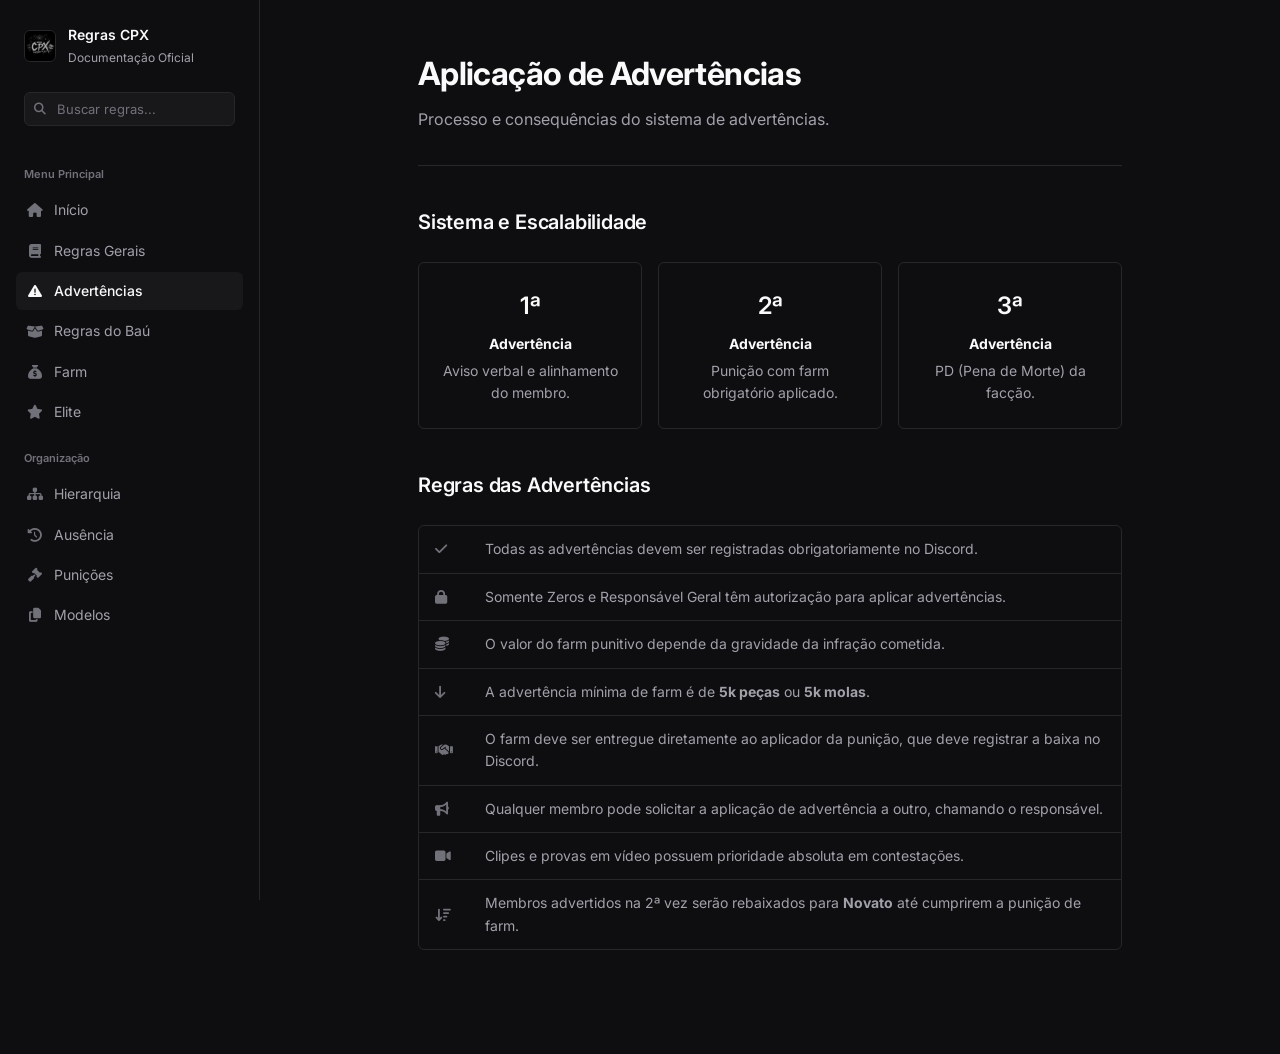
==== pages/advertencias.html @ 90bb9000 "site de regras" ====
<!DOCTYPE html>
<html lang="pt-BR">

<head>
    <meta charset="UTF-8">
    <meta name="viewport" content="width=device-width, initial-scale=1.0">
    <meta name="theme-color" content="#0B0B0D">
    <title>Advertências | Regras CPX</title>
    <link rel="stylesheet" href="../style.css">
    <link rel="stylesheet" href="https://cdnjs.cloudflare.com/ajax/libs/font-awesome/6.4.0/css/all.min.css">
</head>

<body>
    <div id="overlay"></div>

    <aside id="sidebar">
        <div class="sidebar-header">
            <div class="sidebar-logo"><img src="../assets/logo.png" alt="CPX"></div>
            <div class="sidebar-title">
                <span>Regras CPX</span>
                <span>Documentação Oficial</span>
            </div>
        </div>

        <div class="sidebar-search">
            <div class="search-wrap">
                <i class="fa-solid fa-search search-icon"></i>
                <input type="text" id="search-input" placeholder="Buscar regras...">
            </div>
            <div id="search-results"></div>
        </div>

        <nav class="sidebar-nav">
            <div class="nav-section-label">Menu Principal</div>
            <a href="../index.html" class="nav-link">
                <i class="fa-solid fa-house nav-icon"></i> Início
            </a>
            <a href="gerais.html" class="nav-link">
                <i class="fa-solid fa-book nav-icon"></i> Regras Gerais
            </a>
            <a href="advertencias.html" class="nav-link active">
                <i class="fa-solid fa-triangle-exclamation nav-icon"></i> Advertências
            </a>
            <a href="bau.html" class="nav-link">
                <i class="fa-solid fa-box-open nav-icon"></i> Regras do Baú
            </a>
            <a href="farm.html" class="nav-link">
                <i class="fa-solid fa-sack-dollar nav-icon"></i> Farm
            </a>
            <a href="elite.html" class="nav-link">
                <i class="fa-solid fa-star nav-icon"></i> Elite
            </a>

            <div class="nav-section-label">Organização</div>
            <a href="hierarquia.html" class="nav-link">
                <i class="fa-solid fa-sitemap nav-icon"></i> Hierarquia
            </a>
            <a href="ausencia.html" class="nav-link">
                <i class="fa-solid fa-clock-rotate-left nav-icon"></i> Ausência
            </a>
            <a href="punicoes.html" class="nav-link">
                <i class="fa-solid fa-gavel nav-icon"></i> Punições
            </a>
            <a href="modelos.html" class="nav-link">
                <i class="fa-solid fa-copy nav-icon"></i> Modelos
            </a>
        </nav>
    </aside>

    <main id="main">
        <div id="topbar">
            <button class="hamburger" id="hamburger-btn"><i class="fa-solid fa-bars"></i></button>
            <div class="topbar-logo">Regras CPX</div>
            <div style="width: 24px;"></div>
        </div>

        <section class="page active">
            <div class="page-header">
                <h2>Aplicação de Advertências</h2>
                <p>Processo e consequências do sistema de advertências.</p>
                <div class="header-divider"></div>
            </div>

            <div class="page-content" style="padding-top: 0;">

                <div class="section-title">Sistema e Escalabilidade</div>
                <div class="advert-steps" style="margin-bottom: 30px;">
                    <div class="advert-step step-1">
                        <div class="advert-step-num">1ª</div>
                        <strong>Advertência</strong>
                        <p>Aviso verbal e alinhamento do membro.</p>
                    </div>
                    <div class="advert-step step-2">
                        <div class="advert-step-num">2ª</div>
                        <strong>Advertência</strong>
                        <p>Punição com farm obrigatório aplicado.</p>
                    </div>
                    <div class="advert-step step-3">
                        <div class="advert-step-num">3ª</div>
                        <strong>Advertência</strong>
                        <p>PD (Pena de Morte) da facção.</p>
                    </div>
                </div>

                <div class="section-title">Regras das Advertências</div>
                <div class="table-wrap">
                    <table>
                        <tbody>
                            <tr>
                                <td><i class="fa-solid fa-check" style="color:var(--green)"></i></td>
                                <td>Todas as advertências devem ser registradas obrigatoriamente no Discord.</td>
                            </tr>
                            <tr>
                                <td><i class="fa-solid fa-lock" style="color:var(--text-secondary)"></i></td>
                                <td>Somente Zeros e Responsável Geral têm autorização para aplicar advertências.</td>
                            </tr>
                            <tr>
                                <td><i class="fa-solid fa-coins" style="color:var(--yellow)"></i></td>
                                <td>O valor do farm punitivo depende da gravidade da infração cometida.</td>
                            </tr>
                            <tr>
                                <td><i class="fa-solid fa-arrow-down" style="color:var(--red)"></i></td>
                                <td>A advertência mínima de farm é de <strong>5k peças</strong> ou <strong>5k
                                        molas</strong>.</td>
                            </tr>
                            <tr>
                                <td><i class="fa-solid fa-handshake" style="color:var(--text-primary)"></i></td>
                                <td>O farm deve ser entregue diretamente ao aplicador da punição, que deve registrar a
                                    baixa no Discord.</td>
                            </tr>
                            <tr>
                                <td><i class="fa-solid fa-bullhorn" style="color:var(--text-secondary)"></i></td>
                                <td>Qualquer membro pode solicitar a aplicação de advertência a outro, chamando o
                                    responsável.</td>
                            </tr>
                            <tr>
                                <td><i class="fa-solid fa-video" style="color:var(--text-primary)"></i></td>
                                <td>Clipes e provas em vídeo possuem prioridade absoluta em contestações.</td>
                            </tr>
                            <tr>
                                <td><i class="fa-solid fa-arrow-down-wide-short" style="color:var(--red)"></i></td>
                                <td>Membros advertidos na 2ª vez serão rebaixados para <strong>Novato</strong> até
                                    cumprirem a punição de farm.</td>
                            </tr>
                        </tbody>
                    </table>
                </div>

            </div>
        </section>
    </main>

    <div id="back-top"><i class="fa-solid fa-chevron-up"></i></div>
    <script src="../script.js"></script>
</body>

</html>
---- style.css ----
@import url('https://fonts.googleapis.com/css2?family=Inter:wght@400;500;600;700&display=swap');

*,
*::before,
*::after {
  box-sizing: border-box;
  margin: 0;
  padding: 0;
}

:root {
  /* Cores estilo GitBook/Documentação */
  --bg-main: #0E0E11;
  --bg-sidebar: #0E0E11;
  --bg-card: #0E0E11;
  --bg-hover: #18181B;
  --border: #27272A;
  --border-hover: #3F3F46;

  --text-primary: #FAFAFA;
  --text-secondary: #A1A1AA;
  --text-muted: #71717A;

  --accent: #FFFFFF;

  /* Cores mais sóbrias/pastéis para os ícones */
  --red: #F87171;
  --green: #4ADE80;
  --yellow: #FACC15;
  --purple: #C084FC;
  --blue: #60A5FA;

  --sidebar-width: 260px;
  --transition: all 0.15s ease;

  --content-max-width: 768px;
}

html {
  scroll-behavior: smooth;
}

body {
  font-family: 'Inter', -apple-system, BlinkMacSystemFont, 'Segoe UI', Roboto, Helvetica, Arial, sans-serif;
  background: var(--bg-main);
  color: var(--text-primary);
  min-height: 100vh;
  display: flex;
  overflow-x: hidden;
  line-height: 1.6;
}

/* ── SCROLLBAR ── */
::-webkit-scrollbar {
  width: 6px;
  height: 6px;
}

::-webkit-scrollbar-track {
  background: transparent;
}

::-webkit-scrollbar-thumb {
  background: #27272A;
  border-radius: 4px;
}

::-webkit-scrollbar-thumb:hover {
  background: #3F3F46;
}

/* ── SIDEBAR ── */
#sidebar {
  width: var(--sidebar-width);
  min-height: 100vh;
  background: var(--bg-sidebar);
  border-right: 1px solid var(--border);
  display: flex;
  flex-direction: column;
  position: fixed;
  top: 0;
  left: 0;
  z-index: 100;
  overflow-y: auto;
  transition: transform 0.25s ease;
}

.sidebar-header {
  padding: 24px 24px 16px;
  display: flex;
  align-items: center;
  gap: 12px;
}

.sidebar-logo {
  width: 32px;
  height: 32px;
  background: var(--bg-hover);
  border: 1px solid var(--border);
  border-radius: 6px;
  display: flex;
  align-items: center;
  justify-content: center;
  flex-shrink: 0;
  overflow: hidden;
}

.sidebar-logo img {
  width: 100%;
  height: 100%;
  object-fit: cover;
}

/* Substitui a logo antiga caso não tenha imagem */
.sidebar-logo:empty::before {
  content: 'C';
  font-weight: 700;
  font-size: 14px;
  color: var(--text-primary);
}

.sidebar-title {
  display: flex;
  flex-direction: column;
}

.sidebar-title span:first-child {
  font-size: 14px;
  font-weight: 600;
  color: var(--text-primary);
}

.sidebar-title span:last-child {
  font-size: 12px;
  color: var(--text-secondary);
  font-weight: 400;
  margin-top: 2px;
}

/* Search */
.sidebar-search {
  padding: 8px 24px 16px;
}

.search-wrap {
  position: relative;
}

.search-wrap input {
  width: 100%;
  background: var(--bg-hover);
  border: 1px solid var(--border);
  border-radius: 6px;
  padding: 8px 12px 8px 32px;
  color: var(--text-primary);
  font-family: inherit;
  font-size: 13px;
  outline: none;
  transition: var(--transition);
}

.search-wrap input::placeholder {
  color: var(--text-muted);
}

.search-wrap input:focus {
  border-color: var(--border-hover);
  background: transparent;
}

.search-icon {
  position: absolute;
  left: 10px;
  top: 50%;
  transform: translateY(-50%);
  color: var(--text-muted);
  font-size: 12px;
  pointer-events: none;
}

#search-results {
  background: var(--bg-hover);
  border: 1px solid var(--border);
  border-radius: 6px;
  margin-top: 6px;
  display: none;
  max-height: 200px;
  overflow-y: auto;
}

#search-results a {
  display: block;
  padding: 10px 12px;
  font-size: 13px;
  color: var(--text-secondary);
  text-decoration: none;
  border-bottom: 1px solid var(--border);
  transition: var(--transition);
}

#search-results a:last-child {
  border-bottom: none;
}

#search-results a:hover {
  background: rgba(255, 255, 255, 0.03);
  color: var(--text-primary);
}

/* Nav */
.sidebar-nav {
  padding: 8px 16px;
  flex: 1;
}

.nav-section-label {
  font-size: 11px;
  font-weight: 600;
  color: var(--text-muted);
  padding: 16px 8px 8px;
}

.nav-link {
  display: flex;
  align-items: center;
  gap: 10px;
  padding: 8px 10px;
  border-radius: 6px;
  color: var(--text-secondary);
  text-decoration: none;
  font-size: 14px;
  font-weight: 400;
  transition: var(--transition);
  cursor: pointer;
  margin-bottom: 2px;
}

.nav-link:hover {
  background: var(--bg-hover);
  color: var(--text-primary);
}

.nav-link.active {
  background: var(--bg-hover);
  color: var(--text-primary);
  font-weight: 500;
}

.nav-link .nav-icon {
  font-size: 14px;
  width: 18px;
  text-align: center;
  color: var(--text-muted);
  transition: var(--transition);
}

.nav-link:hover .nav-icon,
.nav-link.active .nav-icon {
  color: var(--text-primary);
}

/* Sidebar footer */
.sidebar-footer {
  padding: 16px 24px 24px;
}

.discord-btn {
  display: flex;
  align-items: center;
  justify-content: center;
  gap: 8px;
  width: 100%;
  padding: 8px;
  background: transparent;
  border: 1px solid var(--border);
  border-radius: 6px;
  color: var(--text-secondary);
  font-size: 13px;
  font-weight: 500;
  text-decoration: none;
  transition: var(--transition);
}

.discord-btn:hover {
  background: var(--bg-hover);
  color: var(--text-primary);
  border-color: var(--border-hover);
}

/* ── MAIN AREA ── */
#main {
  margin-left: var(--sidebar-width);
  flex: 1;
  min-height: 100vh;
  display: flex;
  justify-content: center;
  /* Centraliza a página como no GitBook */
}

/* Topbar mobile */
#topbar {
  display: none;
  align-items: center;
  justify-content: space-between;
  padding: 12px 20px;
  background: var(--bg-main);
  border-bottom: 1px solid var(--border);
  position: sticky;
  top: 0;
  z-index: 90;
}

.hamburger {
  background: none;
  border: none;
  cursor: pointer;
  padding: 4px;
  color: var(--text-primary);
  font-size: 18px;
}

.topbar-logo {
  font-weight: 600;
  font-size: 14px;
}

/* Page wrapper */
.page {
  display: none;
  width: 100%;
  max-width: var(--content-max-width);
  animation: fadeIn 0.2s ease;
}

.page.active {
  display: block;
}

@keyframes fadeIn {
  from {
    opacity: 0;
  }

  to {
    opacity: 1;
  }
}

.page-content {
  padding: 48px 32px 80px;
}

/* Cover / Banner */
.page-cover {
  width: 100%;
  height: 200px;
  background: var(--bg-hover);
  border-bottom: 1px solid var(--border);
  position: relative;
  overflow: hidden;
}

.page-cover img {
  width: 100%;
  height: 100%;

  opacity: 0.8;
}

/* ── HERO (Início) ── */
.hero {
  padding: 0 0 40px;
  border-bottom: 1px solid var(--border);
  margin-bottom: 40px;
}

.hero-badge {
  display: inline-flex;
  align-items: center;
  gap: 6px;
  font-size: 12px;
  font-weight: 500;
  color: var(--text-muted);
  margin-bottom: 16px;
}

.hero h1 {
  font-size: 36px;
  font-weight: 700;
  line-height: 1.2;
  margin-bottom: 16px;
  letter-spacing: -0.02em;
}

.hero h1 span {
  color: var(--text-primary);
}

.hero p {
  font-size: 16px;
  color: var(--text-secondary);
  max-width: 650px;
  line-height: 1.6;
  margin-bottom: 32px;
}

.hero-stats {
  display: flex;
  gap: 16px;
  flex-wrap: wrap;
}

.stat-card {
  border: 1px solid var(--border);
  border-radius: 6px;
  padding: 12px 16px;
  display: flex;
  flex-direction: column;
  gap: 2px;
  min-width: 120px;
}

.stat-num {
  font-size: 18px;
  font-weight: 600;
  color: var(--text-primary);
}

.stat-label {
  font-size: 12px;
  color: var(--text-muted);
}

/* ── PAGE HEADER (Outras páginas) ── */
.page-header {
  padding: 48px 32px 0;
  margin-bottom: 32px;
}

.page-header h2 {
  font-size: 32px;
  font-weight: 700;
  letter-spacing: -0.02em;
}

.page-header p {
  color: var(--text-secondary);
  font-size: 16px;
  margin-top: 8px;
}

.header-divider {
  height: 1px;
  background: var(--border);
  margin: 32px 0 0;
}

/* ── SECTION TITLE ── */
.section-title {
  font-size: 20px;
  font-weight: 600;
  margin: 40px 0 20px;
  color: var(--text-primary);
  letter-spacing: -0.01em;
}

/* ── CARDS ── */
.cards-grid {
  display: grid;
  grid-template-columns: repeat(auto-fill, minmax(300px, 1fr));
  gap: 16px;
  margin-bottom: 32px;
}

.rule-card {
  background: transparent;
  border: 1px solid var(--border);
  border-radius: 6px;
  padding: 20px;
  transition: var(--transition);
  cursor: default;
  display: flex;
  align-items: flex-start;
  gap: 16px;
}

a .rule-card {
  cursor: pointer;
}

a .rule-card:hover {
  border-color: var(--border-hover);
  background: var(--bg-hover);
}

/* Removendo as cores chamativas dos ícones nos cards */
.rule-card-icon {
  font-size: 18px;
  margin-top: 2px;
  flex-shrink: 0;
  color: var(--text-muted) !important;
}

.rule-card-body {
  display: flex;
  flex-direction: column;
  gap: 6px;
}

.rule-card-body strong {
  font-size: 14px;
  font-weight: 600;
  color: var(--text-primary);
}

.rule-card-body span {
  font-size: 14px;
  color: var(--text-secondary);
  line-height: 1.5;
}

/* ── ALERT BOXES ── */
.alert {
  border-radius: 6px;
  padding: 16px;
  margin: 24px 0;
  display: flex;
  align-items: flex-start;
  gap: 12px;
  font-size: 14px;
  line-height: 1.6;
}

.alert-icon {
  font-size: 16px;
  margin-top: 2px;
  flex-shrink: 0;
}

.alert-red {
  background: rgba(248, 113, 113, 0.1);
  border-left: 2px solid var(--red);
  color: var(--text-secondary);
}

.alert-red .alert-icon {
  color: var(--red);
}

.alert-yellow {
  background: rgba(250, 204, 21, 0.1);
  border-left: 2px solid var(--yellow);
  color: var(--text-secondary);
}

.alert-yellow .alert-icon {
  color: var(--yellow);
}

.alert-green {
  background: rgba(74, 222, 128, 0.1);
  border-left: 2px solid var(--green);
  color: var(--text-secondary);
}

.alert-green .alert-icon {
  color: var(--green);
}

/* ── TABLE ── */
.table-wrap {
  overflow-x: auto;
  border: 1px solid var(--border);
  border-radius: 6px;
  margin: 24px 0;
}

table {
  width: 100%;
  border-collapse: collapse;
}

thead {
  background: var(--bg-hover);
  border-bottom: 1px solid var(--border);
}

th,
td {
  padding: 12px 16px;
  font-size: 14px;
  text-align: left;
  border-bottom: 1px solid var(--border);
}

th {
  font-weight: 500;
  color: var(--text-muted);
  font-size: 12px;
}

td {
  color: var(--text-secondary);
}

tr:last-child td {
  border-bottom: none;
}

/* Para a tabela de advertências */
td i {
  color: var(--text-muted) !important;
}

/* ── ADVERT STEPS ── */
.advert-steps {
  display: grid;
  grid-template-columns: repeat(auto-fill, minmax(200px, 1fr));
  gap: 16px;
  margin: 24px 0;
}

.advert-step {
  background: transparent;
  border: 1px solid var(--border);
  border-radius: 6px;
  padding: 24px 20px;
  text-align: center;
}

.advert-step-num {
  font-size: 24px;
  font-weight: 600;
  margin-bottom: 8px;
  color: var(--text-primary);
}

.advert-step strong {
  font-size: 14px;
  display: block;
  margin-bottom: 4px;
}

.advert-step p {
  font-size: 14px;
  color: var(--text-secondary);
}

/* ── HIERARCHY ── */
.hier-list {
  display: flex;
  flex-direction: column;
  gap: 12px;
  margin-top: 24px;
}

.hier-card {
  background: transparent;
  border: 1px solid var(--border);
  border-radius: 6px;
  padding: 16px 20px;
  display: flex;
  align-items: flex-start;
  gap: 16px;
}

.hier-rank {
  font-weight: 600;
  font-size: 13px;
  flex-shrink: 0;
  color: var(--text-muted);
  width: 24px;
}

.hier-info {
  flex: 1;
}

.hier-info strong {
  font-size: 15px;
  font-weight: 600;
  display: block;
  margin-bottom: 4px;
  color: var(--text-primary);
}

.hier-info span {
  font-size: 14px;
  color: var(--text-secondary);
  line-height: 1.5;
}

/* ── PUNISHMENTS ── */
.punish-grid {
  display: grid;
  grid-template-columns: repeat(auto-fill, minmax(280px, 1fr));
  gap: 16px;
  margin-top: 24px;
}

.punish-card {
  background: transparent;
  border: 1px solid var(--border);
  border-radius: 6px;
  padding: 20px;
}

.punish-level {
  font-size: 14px;
  font-weight: 600;
  margin-bottom: 12px;
  color: var(--text-primary);
}

.punish-items {
  display: flex;
  flex-direction: column;
  gap: 8px;
}

.punish-item {
  font-size: 14px;
  color: var(--text-secondary);
  display: flex;
  align-items: center;
  gap: 8px;
}

.punish-item::before {
  content: '-';
  color: var(--text-muted);
  flex-shrink: 0;
}

/* ── MODELS ── */
.model-card {
  background: transparent;
  border: 1px solid var(--border);
  border-radius: 6px;
  margin-bottom: 24px;
  overflow: hidden;
}

.model-header {
  padding: 12px 16px;
  display: flex;
  justify-content: space-between;
  align-items: center;
  border-bottom: 1px solid var(--border);
  background: var(--bg-hover);
}

.model-header strong {
  font-size: 13px;
  font-weight: 500;
  color: var(--text-primary);
}

.copy-btn {
  display: flex;
  align-items: center;
  gap: 6px;
  padding: 4px 8px;
  border-radius: 4px;
  background: transparent;
  border: 1px solid var(--border);
  color: var(--text-secondary);
  font-size: 12px;
  cursor: pointer;
  transition: var(--transition);
  font-family: inherit;
}

.copy-btn:hover {
  background: var(--bg-main);
  color: var(--text-primary);
  border-color: var(--border-hover);
}

.copy-btn.copied {
  color: var(--green);
  border-color: var(--green);
}

.model-body {
  padding: 16px;
}

.model-text {
  font-family: ui-monospace, SFMono-Regular, Menlo, Monaco, Consolas, monospace;
  font-size: 13px;
  line-height: 1.6;
  color: var(--text-secondary);
  white-space: pre-wrap;
  word-break: break-word;
}

/* ── BAÚ ── */
.bau-grid {
  display: grid;
  grid-template-columns: repeat(auto-fill, minmax(280px, 1fr));
  gap: 16px;
  margin: 24px 0;
}

.bau-cat {
  background: transparent;
  border: 1px solid var(--border);
  border-radius: 6px;
  overflow: hidden;
}

.bau-cat-header {
  padding: 12px 16px;
  font-size: 13px;
  font-weight: 600;
  border-bottom: 1px solid var(--border);
  background: var(--bg-hover);
  color: var(--text-primary);
}

.bau-cat-header i {
  color: var(--text-muted);
  margin-right: 6px;
}

.bau-cat-body {
  padding: 16px;
}

.bau-item {
  display: flex;
  align-items: center;
  gap: 8px;
  padding: 4px 0;
  font-size: 14px;
  color: var(--text-secondary);
}

.bau-item::before {
  content: '-';
  color: var(--text-muted);
  flex-shrink: 0;
}

/* ── BACK TO TOP ── */
#back-top {
  position: fixed;
  bottom: 32px;
  right: 32px;
  width: 36px;
  height: 36px;
  background: var(--bg-main);
  border: 1px solid var(--border);
  border-radius: 6px;
  display: flex;
  align-items: center;
  justify-content: center;
  cursor: pointer;
  color: var(--text-secondary);
  font-size: 14px;
  opacity: 0;
  pointer-events: none;
  transition: var(--transition);
  z-index: 200;
}

#back-top.visible {
  opacity: 1;
  pointer-events: auto;
}

#back-top:hover {
  background: var(--bg-hover);
  color: var(--text-primary);
}

/* ── OVERLAY ── */
#overlay {
  display: none;
  position: fixed;
  inset: 0;
  background: rgba(0, 0, 0, 0.4);
  z-index: 95;
  backdrop-filter: blur(2px);
}

/* ── RESPONSIVE ── */
@media (max-width: 900px) {
  #sidebar {
    transform: translateX(-100%);
  }

  #sidebar.open {
    transform: translateX(0);
  }

  #overlay {
    display: block;
    opacity: 0;
    pointer-events: none;
    transition: opacity 0.2s;
  }

  #overlay.show {
    opacity: 1;
    pointer-events: auto;
  }

  #main {
    margin-left: 0;
    width: 100%;
  }

  #topbar {
    display: flex;
  }

  .page {
    max-width: 100%;
  }

  .page-content,
  .page-header {
    padding-left: 20px;
    padding-right: 20px;
  }

  .hero h1 {
    font-size: 28px;
  }

  .cards-grid {
    grid-template-columns: 1fr;
  }

  .bau-grid {
    grid-template-columns: 1fr;
  }

  .punish-grid {
    grid-template-columns: 1fr;
  }
}
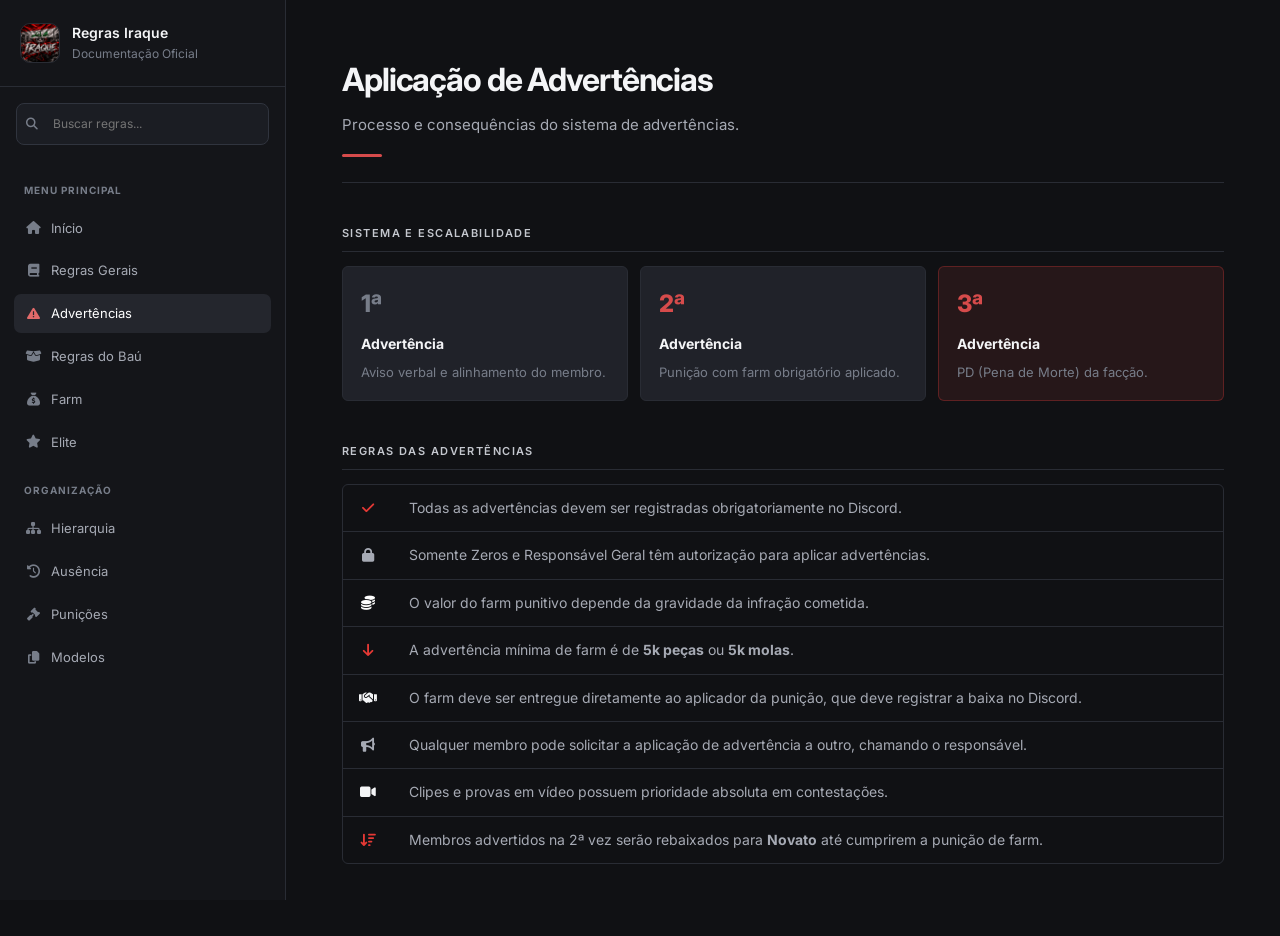
==== commit 55d474ff: "remoção do nome cpx pra iraque" ====
--- a/pages/advertencias.html
+++ b/pages/advertencias.html
@@ -5,7 +5,7 @@
     <meta charset="UTF-8">
     <meta name="viewport" content="width=device-width, initial-scale=1.0">
     <meta name="theme-color" content="#0B0B0D">
-    <title>Advertências | Regras CPX</title>
+    <title>Advertências | Regras Iraque</title>
     <link rel="stylesheet" href="../style.css">
     <link rel="stylesheet" href="https://cdnjs.cloudflare.com/ajax/libs/font-awesome/6.4.0/css/all.min.css">
 </head>
@@ -15,9 +15,9 @@
 
     <aside id="sidebar">
         <div class="sidebar-header">
-            <div class="sidebar-logo"><img src="../assets/logo.png" alt="CPX"></div>
+            <div class="sidebar-logo"><img src="../assets/logo.png" alt="Iraque"></div>
             <div class="sidebar-title">
-                <span>Regras CPX</span>
+                <span>Regras Iraque</span>
                 <span>Documentação Oficial</span>
             </div>
         </div>
@@ -70,7 +70,7 @@
     <main id="main">
         <div id="topbar">
             <button class="hamburger" id="hamburger-btn"><i class="fa-solid fa-bars"></i></button>
-            <div class="topbar-logo">Regras CPX</div>
+            <div class="topbar-logo">Regras Iraque</div>
             <div style="width: 24px;"></div>
         </div>
 
--- a/style.css
+++ b/style.css
@@ -1,108 +1,109 @@
 @import url('https://fonts.googleapis.com/css2?family=Inter:wght@400;500;600;700&display=swap');
 
-*,
-*::before,
-*::after {
+/* ══════════════════════════════════════════
+   DESIGN TOKENS — Paleta: Preto · Branco · Vermelho
+   ══════════════════════════════════════════ */
+:root {
+  --bg-main:    #000000;
+  --bg-sidebar: #0a0a0a;
+  --bg-card:    transparent;
+  --bg-hover:   #111111;
+
+  --border:       #1f1f1f;
+  --border-hover: #333333;
+
+  --text-primary:   #ffffff;
+  --text-secondary: #aaaaaa;
+  --text-muted:     #666666;
+
+  --color-red:     #e53935;
+  --color-red-dark: #b71c1c;
+  --color-red-dim: rgba(229, 57, 53, 0.12);
+
+  /* Legacy aliases — usados nas subpáginas */
+  --red:    #e53935;
+  --green:  #e53935;
+  --yellow: #ffffff;
+
+  --sidebar-width:    260px;
+  --content-max-width: 768px;
+}
+
+/* ══════════════════════════════════════════
+   RESET
+   ══════════════════════════════════════════ */
+*, *::before, *::after {
   box-sizing: border-box;
   margin: 0;
   padding: 0;
 }
 
-:root {
-  /* Cores estilo GitBook/Documentação */
-  --bg-main: #0E0E11;
-  --bg-sidebar: #0E0E11;
-  --bg-card: #0E0E11;
-  --bg-hover: #18181B;
-  --border: #27272A;
-  --border-hover: #3F3F46;
-
-  --text-primary: #FAFAFA;
-  --text-secondary: #A1A1AA;
-  --text-muted: #71717A;
-
-  --accent: #FFFFFF;
-
-  /* Cores mais sóbrias/pastéis para os ícones */
-  --red: #F87171;
-  --green: #4ADE80;
-  --yellow: #FACC15;
-  --purple: #C084FC;
-  --blue: #60A5FA;
-
-  --sidebar-width: 260px;
-  --transition: all 0.15s ease;
-
-  --content-max-width: 768px;
-}
-
-html {
-  scroll-behavior: smooth;
-}
-
 body {
-  font-family: 'Inter', -apple-system, BlinkMacSystemFont, 'Segoe UI', Roboto, Helvetica, Arial, sans-serif;
-  background: var(--bg-main);
-  color: var(--text-primary);
+  font-family: 'Inter', sans-serif;
+  background-color: var(--bg-main);
+  /* ── Textura sutil: grade de pontos ── */
+  background-image: radial-gradient(circle, #1e1e1e 1px, transparent 1px);
+  background-size: 28px 28px;
+  color: var(--text-primary);
+  line-height: 1.6;
+  font-size: 15px;
+  -webkit-font-smoothing: antialiased;
+}
+
+/* ══════════════════════════════════════════
+   SCROLLBAR
+   ══════════════════════════════════════════ */
+::-webkit-scrollbar        { width: 6px; height: 6px; }
+::-webkit-scrollbar-track  { background: transparent; }
+::-webkit-scrollbar-thumb  { background: #222222; border-radius: 4px; }
+::-webkit-scrollbar-thumb:hover { background: var(--color-red); }
+
+/* ══════════════════════════════════════════
+   LAYOUT PRINCIPAL
+   ══════════════════════════════════════════ */
+.app-container {
+  display: flex;
   min-height: 100vh;
-  display: flex;
-  overflow-x: hidden;
-  line-height: 1.6;
-}
-
-/* ── SCROLLBAR ── */
-::-webkit-scrollbar {
-  width: 6px;
-  height: 6px;
-}
-
-::-webkit-scrollbar-track {
-  background: transparent;
-}
-
-::-webkit-scrollbar-thumb {
-  background: #27272A;
-  border-radius: 4px;
-}
-
-::-webkit-scrollbar-thumb:hover {
-  background: #3F3F46;
-}
-
-/* ── SIDEBAR ── */
-#sidebar {
+}
+
+/* ══════════════════════════════════════════
+   SIDEBAR
+   ══════════════════════════════════════════ */
+#sidebar,
+.sidebar {
   width: var(--sidebar-width);
-  min-height: 100vh;
-  background: var(--bg-sidebar);
+  background-color: var(--bg-sidebar);
   border-right: 1px solid var(--border);
   display: flex;
   flex-direction: column;
   position: fixed;
   top: 0;
   left: 0;
+  bottom: 0;
   z-index: 100;
+  transition: transform 0.25s ease;
   overflow-y: auto;
-  transition: transform 0.25s ease;
 }
 
 .sidebar-header {
-  padding: 24px 24px 16px;
+  padding: 24px;
   display: flex;
   align-items: center;
   gap: 12px;
+  border-bottom: 1px solid var(--border);
 }
 
 .sidebar-logo {
-  width: 32px;
-  height: 32px;
-  background: var(--bg-hover);
+  width: 36px;
+  height: 36px;
+  background-color: var(--bg-hover);
   border: 1px solid var(--border);
   border-radius: 6px;
   display: flex;
   align-items: center;
   justify-content: center;
+  overflow: hidden;
   flex-shrink: 0;
-  overflow: hidden;
 }
 
 .sidebar-logo img {
@@ -111,19 +112,12 @@
   object-fit: cover;
 }
 
-/* Substitui a logo antiga caso não tenha imagem */
-.sidebar-logo:empty::before {
-  content: 'C';
-  font-weight: 700;
-  font-size: 14px;
-  color: var(--text-primary);
-}
-
 .sidebar-title {
   display: flex;
   flex-direction: column;
 }
 
+.sidebar-title strong,
 .sidebar-title span:first-child {
   font-size: 14px;
   font-weight: 600;
@@ -132,21 +126,23 @@
 
 .sidebar-title span:last-child {
   font-size: 12px;
-  color: var(--text-secondary);
-  font-weight: 400;
-  margin-top: 2px;
-}
-
-/* Search */
+  color: var(--text-muted);
+}
+
+/* Busca */
 .sidebar-search {
-  padding: 8px 24px 16px;
-}
-
-.search-wrap {
+  padding: 16px 16px 8px;
   position: relative;
 }
 
-.search-wrap input {
+.search-wrap,
+.search-wrapper {
+  position: relative;
+}
+
+.search-wrap input,
+.search-wrapper input,
+.sidebar-search input {
   width: 100%;
   background: var(--bg-hover);
   border: 1px solid var(--border);
@@ -156,70 +152,75 @@
   font-family: inherit;
   font-size: 13px;
   outline: none;
-  transition: var(--transition);
-}
-
-.search-wrap input::placeholder {
-  color: var(--text-muted);
-}
-
-.search-wrap input:focus {
-  border-color: var(--border-hover);
-  background: transparent;
-}
-
-.search-icon {
+  transition: border-color 0.2s;
+}
+
+.search-wrap input:focus,
+.sidebar-search input:focus {
+  border-color: var(--color-red);
+}
+
+.search-wrap .search-icon,
+.search-wrapper i,
+.search-wrap i {
   position: absolute;
   left: 10px;
   top: 50%;
   transform: translateY(-50%);
   color: var(--text-muted);
   font-size: 12px;
-  pointer-events: none;
-}
-
+}
+
+/* Resultados da busca */
 #search-results {
+  display: none;
+  position: absolute;
+  top: calc(100% - 8px);
+  left: 16px;
+  right: 16px;
   background: var(--bg-hover);
   border: 1px solid var(--border);
   border-radius: 6px;
-  margin-top: 6px;
-  display: none;
-  max-height: 200px;
-  overflow-y: auto;
+  z-index: 200;
+  overflow: hidden;
 }
 
 #search-results a {
   display: block;
-  padding: 10px 12px;
+  padding: 10px 14px;
   font-size: 13px;
   color: var(--text-secondary);
   text-decoration: none;
-  border-bottom: 1px solid var(--border);
-  transition: var(--transition);
-}
-
-#search-results a:last-child {
-  border-bottom: none;
+  transition: background 0.15s;
 }
 
 #search-results a:hover {
-  background: rgba(255, 255, 255, 0.03);
-  color: var(--text-primary);
-}
-
-/* Nav */
+  background: var(--border);
+  color: var(--text-primary);
+}
+
+/* Navegação */
 .sidebar-nav {
-  padding: 8px 16px;
+  padding: 8px 12px 24px;
+  display: flex;
+  flex-direction: column;
+  gap: 2px;
   flex: 1;
 }
 
+/* Labels de seção */
+.nav-label,
 .nav-section-label {
-  font-size: 11px;
-  font-weight: 600;
+  font-size: 10px;
+  font-weight: 700;
   color: var(--text-muted);
-  padding: 16px 8px 8px;
-}
-
+  padding: 16px 8px 6px;
+  text-transform: uppercase;
+  letter-spacing: 0.08em;
+}
+
+/* Links do menu — suporta ambos os formatos: .nav-item e .nav-link */
+.nav-item,
 .nav-link {
   display: flex;
   align-items: center;
@@ -229,39 +230,38 @@
   color: var(--text-secondary);
   text-decoration: none;
   font-size: 14px;
-  font-weight: 400;
-  transition: var(--transition);
-  cursor: pointer;
-  margin-bottom: 2px;
-}
-
-.nav-link:hover {
-  background: var(--bg-hover);
-  color: var(--text-primary);
-}
-
+  transition: all 0.15s;
+  border-left: 2px solid transparent;
+}
+
+.nav-item i,
+.nav-link .nav-icon,
+.nav-item .nav-icon {
+  width: 16px;
+  text-align: center;
+  font-size: 13px;
+  color: var(--text-muted);
+  flex-shrink: 0;
+}
+
+.nav-item:hover,
+.nav-link:hover,
+.nav-item.active,
 .nav-link.active {
-  background: var(--bg-hover);
-  color: var(--text-primary);
-  font-weight: 500;
-}
-
-.nav-link .nav-icon {
-  font-size: 14px;
-  width: 18px;
-  text-align: center;
-  color: var(--text-muted);
-  transition: var(--transition);
-}
-
-.nav-link:hover .nav-icon,
+  background-color: var(--bg-hover);
+  color: var(--text-primary);
+  border-left-color: var(--color-red);
+}
+
+.nav-item.active i,
 .nav-link.active .nav-icon {
-  color: var(--text-primary);
-}
-
-/* Sidebar footer */
+  color: var(--color-red);
+}
+
+/* Footer da sidebar */
 .sidebar-footer {
-  padding: 16px 24px 24px;
+  padding: 16px;
+  border-top: 1px solid var(--border);
 }
 
 .discord-btn {
@@ -270,241 +270,271 @@
   justify-content: center;
   gap: 8px;
   width: 100%;
-  padding: 8px;
-  background: transparent;
-  border: 1px solid var(--border);
-  border-radius: 6px;
-  color: var(--text-secondary);
+  padding: 10px;
+  border-radius: 6px;
+  background: var(--color-red-dim);
+  border: 1px solid rgba(229, 57, 53, 0.25);
+  color: var(--color-red);
   font-size: 13px;
-  font-weight: 500;
+  font-weight: 600;
   text-decoration: none;
-  transition: var(--transition);
+  transition: background 0.2s, border-color 0.2s;
 }
 
 .discord-btn:hover {
-  background: var(--bg-hover);
-  color: var(--text-primary);
-  border-color: var(--border-hover);
-}
-
-/* ── MAIN AREA ── */
-#main {
+  background: rgba(229, 57, 53, 0.2);
+  border-color: rgba(229, 57, 53, 0.5);
+}
+
+/* ══════════════════════════════════════════
+   CONTEÚDO PRINCIPAL
+   ══════════════════════════════════════════ */
+#main,
+.main-content {
+  flex: 1;
   margin-left: var(--sidebar-width);
-  flex: 1;
+  display: flex;
+  flex-direction: column;
   min-height: 100vh;
-  display: flex;
-  justify-content: center;
-  /* Centraliza a página como no GitBook */
-}
-
-/* Topbar mobile */
-#topbar {
+}
+
+/* Topbar Mobile */
+#topbar,
+.topbar-mobile {
   display: none;
-  align-items: center;
-  justify-content: space-between;
+  width: 100%;
   padding: 12px 20px;
-  background: var(--bg-main);
   border-bottom: 1px solid var(--border);
+  background-color: var(--bg-main);
   position: sticky;
   top: 0;
   z-index: 90;
+  align-items: center;
+  justify-content: space-between;
+}
+
+.topbar-logo {
+  font-size: 15px;
+  font-weight: 600;
+  color: var(--text-primary);
 }
 
 .hamburger {
   background: none;
   border: none;
+  color: var(--text-primary);
+  font-size: 18px;
   cursor: pointer;
   padding: 4px;
-  color: var(--text-primary);
-  font-size: 18px;
-}
-
-.topbar-logo {
-  font-weight: 600;
-  font-size: 14px;
-}
-
-/* Page wrapper */
+}
+
+/* Container da página */
+.page-container {
+  width: 100%;
+  max-width: var(--content-max-width);
+  padding: 48px 32px;
+  margin: 0 auto;
+}
+
+/* Páginas do sistema de rotas JS */
 .page {
   display: none;
+  padding: 40px 32px;
+  max-width: var(--content-max-width);
+  margin: 0 auto;
   width: 100%;
-  max-width: var(--content-max-width);
-  animation: fadeIn 0.2s ease;
 }
 
 .page.active {
   display: block;
 }
 
-@keyframes fadeIn {
-  from {
-    opacity: 0;
-  }
-
-  to {
-    opacity: 1;
-  }
-}
-
-.page-content {
-  padding: 48px 32px 80px;
-}
-
-/* Cover / Banner */
-.page-cover {
+/* ══════════════════════════════════════════
+   BANNER DA PÁGINA
+   ══════════════════════════════════════════ */
+.page-banner {
   width: 100%;
-  height: 200px;
-  background: var(--bg-hover);
-  border-bottom: 1px solid var(--border);
-  position: relative;
+  height: 160px;
+  background-color: var(--bg-hover);
+  border-radius: 8px;
+  margin-bottom: 32px;
   overflow: hidden;
-}
-
-.page-cover img {
+  border: 1px solid var(--border);
+}
+
+.page-banner img {
   width: 100%;
   height: 100%;
-
+  object-fit: cover;
   opacity: 0.8;
 }
 
-/* ── HERO (Início) ── */
-.hero {
-  padding: 0 0 40px;
-  border-bottom: 1px solid var(--border);
-  margin-bottom: 40px;
-}
-
-.hero-badge {
-  display: inline-flex;
-  align-items: center;
-  gap: 6px;
-  font-size: 12px;
-  font-weight: 500;
-  color: var(--text-muted);
-  margin-bottom: 16px;
-}
-
-.hero h1 {
-  font-size: 36px;
+/* ══════════════════════════════════════════
+   CABEÇALHO DA PÁGINA
+   ══════════════════════════════════════════ */
+.page-header {
+  margin-bottom: 32px;
+}
+
+.page-header h2 {
+  font-size: 26px;
   font-weight: 700;
-  line-height: 1.2;
-  margin-bottom: 16px;
+  letter-spacing: -0.01em;
+  color: var(--text-primary);
+  margin-bottom: 6px;
+}
+
+.page-header p {
+  font-size: 15px;
+  color: var(--text-secondary);
+}
+
+.header-divider {
+  width: 40px;
+  height: 3px;
+  background: var(--color-red);
+  border-radius: 2px;
+  margin-top: 16px;
+}
+
+.page-title {
+  font-size: 32px;
+  font-weight: 700;
   letter-spacing: -0.02em;
-}
-
-.hero h1 span {
-  color: var(--text-primary);
-}
-
-.hero p {
+  margin-bottom: 8px;
+}
+
+.page-description {
   font-size: 16px;
   color: var(--text-secondary);
-  max-width: 650px;
-  line-height: 1.6;
-  margin-bottom: 32px;
-}
-
-.hero-stats {
+}
+
+/* Conteúdo da página */
+.page-content {
+  padding-top: 24px;
+}
+
+/* ══════════════════════════════════════════
+   ESTATÍSTICAS (index)
+   ══════════════════════════════════════════ */
+.stats-grid {
   display: flex;
   gap: 16px;
-  flex-wrap: wrap;
-}
-
-.stat-card {
-  border: 1px solid var(--border);
-  border-radius: 6px;
-  padding: 12px 16px;
+  margin-top: 24px;
+}
+
+.stat-item {
+  flex: 1;
+  border: 1px solid var(--border);
+  border-radius: 6px;
+  padding: 16px;
   display: flex;
   flex-direction: column;
-  gap: 2px;
-  min-width: 120px;
-}
-
-.stat-num {
-  font-size: 18px;
-  font-weight: 600;
-  color: var(--text-primary);
+}
+
+.stat-value {
+  font-size: 20px;
+  font-weight: 700;
+  color: var(--color-red);
 }
 
 .stat-label {
   font-size: 12px;
   color: var(--text-muted);
-}
-
-/* ── PAGE HEADER (Outras páginas) ── */
-.page-header {
-  padding: 48px 32px 0;
-  margin-bottom: 32px;
-}
-
-.page-header h2 {
-  font-size: 32px;
-  font-weight: 700;
-  letter-spacing: -0.02em;
-}
-
-.page-header p {
-  color: var(--text-secondary);
-  font-size: 16px;
-  margin-top: 8px;
-}
-
-.header-divider {
-  height: 1px;
-  background: var(--border);
-  margin: 32px 0 0;
-}
-
-/* ── SECTION TITLE ── */
+  margin-top: 2px;
+}
+
+/* ══════════════════════════════════════════
+   TÍTULOS DE SEÇÃO
+   ══════════════════════════════════════════ */
 .section-title {
-  font-size: 20px;
+  font-size: 13px;
   font-weight: 600;
-  margin: 40px 0 20px;
-  color: var(--text-primary);
-  letter-spacing: -0.01em;
-}
-
-/* ── CARDS ── */
+  color: var(--text-muted);
+  text-transform: uppercase;
+  letter-spacing: 0.08em;
+  margin: 32px 0 14px;
+  padding-bottom: 8px;
+  border-bottom: 1px solid var(--border);
+}
+
+/* ══════════════════════════════════════════
+   GRID DE CARDS (index)
+   ══════════════════════════════════════════ */
 .cards-grid {
   display: grid;
-  grid-template-columns: repeat(auto-fill, minmax(300px, 1fr));
+  grid-template-columns: repeat(auto-fill, minmax(280px, 1fr));
+  gap: 14px;
+}
+
+.card {
+  border: 1px solid var(--border);
+  border-radius: 6px;
+  padding: 20px;
+  display: flex;
   gap: 16px;
-  margin-bottom: 32px;
-}
-
+  text-decoration: none;
+  color: inherit;
+  transition: all 0.2s;
+  background-color: var(--bg-card);
+}
+
+a.card:hover {
+  background-color: var(--bg-hover);
+  border-color: var(--border-hover);
+}
+
+.card-icon {
+  font-size: 18px;
+  color: var(--color-red);
+  margin-top: 2px;
+}
+
+.card-content {
+  display: flex;
+  flex-direction: column;
+  gap: 4px;
+}
+
+.card-content strong {
+  font-size: 14px;
+  font-weight: 600;
+  color: var(--text-primary);
+}
+
+.card-content span {
+  font-size: 13px;
+  color: var(--text-secondary);
+}
+
+/* Cards de regras (subpáginas) */
 .rule-card {
-  background: transparent;
-  border: 1px solid var(--border);
-  border-radius: 6px;
-  padding: 20px;
-  transition: var(--transition);
-  cursor: default;
   display: flex;
   align-items: flex-start;
-  gap: 16px;
-}
-
-a .rule-card {
-  cursor: pointer;
-}
-
-a .rule-card:hover {
+  gap: 14px;
+  padding: 16px;
+  border: 1px solid var(--border);
+  border-radius: 6px;
+  background: var(--bg-hover);
+  transition: border-color 0.2s;
+}
+
+.rule-card:hover {
   border-color: var(--border-hover);
-  background: var(--bg-hover);
-}
-
-/* Removendo as cores chamativas dos ícones nos cards */
+}
+
 .rule-card-icon {
   font-size: 18px;
   margin-top: 2px;
   flex-shrink: 0;
-  color: var(--text-muted) !important;
+  width: 20px;
+  text-align: center;
 }
 
 .rule-card-body {
   display: flex;
   flex-direction: column;
-  gap: 6px;
+  gap: 4px;
 }
 
 .rule-card-body strong {
@@ -514,21 +544,22 @@
 }
 
 .rule-card-body span {
+  font-size: 13px;
+  color: var(--text-secondary);
+}
+
+/* ══════════════════════════════════════════
+   ALERTAS
+   ══════════════════════════════════════════ */
+.alert {
+  border: 1px solid var(--border);
+  border-radius: 6px;
+  padding: 14px 16px;
+  display: flex;
+  gap: 12px;
+  margin: 24px 0;
   font-size: 14px;
   color: var(--text-secondary);
-  line-height: 1.5;
-}
-
-/* ── ALERT BOXES ── */
-.alert {
-  border-radius: 6px;
-  padding: 16px;
-  margin: 24px 0;
-  display: flex;
-  align-items: flex-start;
-  gap: 12px;
-  font-size: 14px;
-  line-height: 1.6;
 }
 
 .alert-icon {
@@ -537,408 +568,508 @@
   flex-shrink: 0;
 }
 
-.alert-red {
-  background: rgba(248, 113, 113, 0.1);
-  border-left: 2px solid var(--red);
-  color: var(--text-secondary);
-}
-
-.alert-red .alert-icon {
-  color: var(--red);
-}
-
-.alert-yellow {
-  background: rgba(250, 204, 21, 0.1);
-  border-left: 2px solid var(--yellow);
-  color: var(--text-secondary);
-}
-
-.alert-yellow .alert-icon {
-  color: var(--yellow);
-}
-
-.alert-green {
-  background: rgba(74, 222, 128, 0.1);
-  border-left: 2px solid var(--green);
-  color: var(--text-secondary);
-}
-
-.alert-green .alert-icon {
-  color: var(--green);
-}
-
-/* ── TABLE ── */
+.alert-warning {
+  background-color: var(--color-red-dim);
+  border-color: rgba(229, 57, 53, 0.3);
+}
+
+.alert-warning .alert-icon {
+  color: var(--color-red);
+}
+
+/* ══════════════════════════════════════════
+   TABELA (advertências)
+   ══════════════════════════════════════════ */
 .table-wrap {
   overflow-x: auto;
   border: 1px solid var(--border);
   border-radius: 6px;
-  margin: 24px 0;
 }
 
 table {
   width: 100%;
   border-collapse: collapse;
-}
-
-thead {
+  font-size: 14px;
+}
+
+table td, table th {
+  padding: 12px 16px;
+  border-bottom: 1px solid var(--border);
+  color: var(--text-secondary);
+  vertical-align: middle;
+}
+
+table tr:last-child td {
+  border-bottom: none;
+}
+
+table td:first-child {
+  width: 36px;
+  text-align: center;
+}
+
+table tr:hover td {
   background: var(--bg-hover);
-  border-bottom: 1px solid var(--border);
-}
-
-th,
-td {
-  padding: 12px 16px;
+  color: var(--text-primary);
+}
+
+/* ══════════════════════════════════════════
+   PASSOS DE ADVERTÊNCIA
+   ══════════════════════════════════════════ */
+.advert-steps {
+  display: flex;
+  gap: 12px;
+}
+
+.advert-step {
+  flex: 1;
+  padding: 18px;
+  border-radius: 6px;
+  border: 1px solid var(--border);
+  background: var(--bg-hover);
+  display: flex;
+  flex-direction: column;
+  gap: 6px;
+  font-size: 13px;
+  color: var(--text-secondary);
+}
+
+.advert-step strong {
   font-size: 14px;
-  text-align: left;
-  border-bottom: 1px solid var(--border);
-}
-
-th {
-  font-weight: 500;
+  color: var(--text-primary);
+}
+
+.advert-step p {
+  font-size: 13px;
   color: var(--text-muted);
-  font-size: 12px;
-}
-
-td {
-  color: var(--text-secondary);
-}
-
-tr:last-child td {
-  border-bottom: none;
-}
-
-/* Para a tabela de advertências */
-td i {
-  color: var(--text-muted) !important;
-}
-
-/* ── ADVERT STEPS ── */
-.advert-steps {
-  display: grid;
-  grid-template-columns: repeat(auto-fill, minmax(200px, 1fr));
-  gap: 16px;
-  margin: 24px 0;
-}
-
-.advert-step {
-  background: transparent;
-  border: 1px solid var(--border);
-  border-radius: 6px;
-  padding: 24px 20px;
-  text-align: center;
 }
 
 .advert-step-num {
   font-size: 24px;
-  font-weight: 600;
-  margin-bottom: 8px;
-  color: var(--text-primary);
-}
-
-.advert-step strong {
+  font-weight: 800;
+  margin-bottom: 4px;
+}
+
+.step-1 .advert-step-num { color: var(--text-muted); }
+.step-2 .advert-step-num { color: var(--color-red); }
+.step-3 .advert-step-num { color: var(--color-red); }
+
+.step-3 {
+  border-color: rgba(229, 57, 53, 0.3);
+  background: var(--color-red-dim);
+}
+
+/* ══════════════════════════════════════════
+   BOTÃO VOLTAR AO TOPO
+   ══════════════════════════════════════════ */
+#back-top {
+  position: fixed;
+  bottom: 24px;
+  right: 24px;
+  width: 36px;
+  height: 36px;
+  background: var(--color-red);
+  color: #fff;
+  border-radius: 6px;
+  display: flex;
+  align-items: center;
+  justify-content: center;
   font-size: 14px;
-  display: block;
-  margin-bottom: 4px;
-}
-
-.advert-step p {
-  font-size: 14px;
-  color: var(--text-secondary);
-}
-
-/* ── HIERARCHY ── */
-.hier-list {
-  display: flex;
-  flex-direction: column;
-  gap: 12px;
-  margin-top: 24px;
-}
-
-.hier-card {
-  background: transparent;
-  border: 1px solid var(--border);
-  border-radius: 6px;
-  padding: 16px 20px;
-  display: flex;
-  align-items: flex-start;
-  gap: 16px;
-}
-
-.hier-rank {
-  font-weight: 600;
-  font-size: 13px;
-  flex-shrink: 0;
-  color: var(--text-muted);
-  width: 24px;
-}
-
-.hier-info {
-  flex: 1;
-}
-
-.hier-info strong {
-  font-size: 15px;
-  font-weight: 600;
-  display: block;
-  margin-bottom: 4px;
-  color: var(--text-primary);
-}
-
-.hier-info span {
-  font-size: 14px;
-  color: var(--text-secondary);
-  line-height: 1.5;
-}
-
-/* ── PUNISHMENTS ── */
-.punish-grid {
-  display: grid;
-  grid-template-columns: repeat(auto-fill, minmax(280px, 1fr));
-  gap: 16px;
-  margin-top: 24px;
-}
-
-.punish-card {
-  background: transparent;
-  border: 1px solid var(--border);
-  border-radius: 6px;
-  padding: 20px;
-}
-
-.punish-level {
-  font-size: 14px;
-  font-weight: 600;
-  margin-bottom: 12px;
-  color: var(--text-primary);
-}
-
-.punish-items {
-  display: flex;
-  flex-direction: column;
-  gap: 8px;
-}
-
-.punish-item {
-  font-size: 14px;
-  color: var(--text-secondary);
-  display: flex;
-  align-items: center;
-  gap: 8px;
-}
-
-.punish-item::before {
-  content: '-';
-  color: var(--text-muted);
-  flex-shrink: 0;
-}
-
-/* ── MODELS ── */
-.model-card {
-  background: transparent;
-  border: 1px solid var(--border);
-  border-radius: 6px;
-  margin-bottom: 24px;
-  overflow: hidden;
-}
-
-.model-header {
-  padding: 12px 16px;
-  display: flex;
-  justify-content: space-between;
-  align-items: center;
-  border-bottom: 1px solid var(--border);
-  background: var(--bg-hover);
-}
-
-.model-header strong {
-  font-size: 13px;
-  font-weight: 500;
-  color: var(--text-primary);
-}
-
+  cursor: pointer;
+  opacity: 0;
+  pointer-events: none;
+  transition: opacity 0.2s, transform 0.2s;
+  z-index: 200;
+}
+
+#back-top.visible {
+  opacity: 1;
+  pointer-events: all;
+}
+
+#back-top:hover {
+  transform: translateY(-2px);
+}
+
+/* ══════════════════════════════════════════
+   BOTÕES COPIAR (modelos)
+   ══════════════════════════════════════════ */
 .copy-btn {
-  display: flex;
+  display: inline-flex;
   align-items: center;
   gap: 6px;
-  padding: 4px 8px;
+  padding: 6px 12px;
+  font-size: 12px;
+  font-weight: 600;
+  color: var(--text-muted);
+  background: var(--bg-hover);
+  border: 1px solid var(--border);
   border-radius: 4px;
-  background: transparent;
-  border: 1px solid var(--border);
-  color: var(--text-secondary);
-  font-size: 12px;
   cursor: pointer;
-  transition: var(--transition);
+  transition: all 0.15s;
   font-family: inherit;
 }
 
 .copy-btn:hover {
-  background: var(--bg-main);
-  color: var(--text-primary);
-  border-color: var(--border-hover);
+  border-color: var(--color-red);
+  color: var(--color-red);
 }
 
 .copy-btn.copied {
-  color: var(--green);
-  border-color: var(--green);
-}
-
-.model-body {
-  padding: 16px;
-}
-
-.model-text {
-  font-family: ui-monospace, SFMono-Regular, Menlo, Monaco, Consolas, monospace;
-  font-size: 13px;
-  line-height: 1.6;
-  color: var(--text-secondary);
-  white-space: pre-wrap;
-  word-break: break-word;
-}
-
-/* ── BAÚ ── */
-.bau-grid {
-  display: grid;
-  grid-template-columns: repeat(auto-fill, minmax(280px, 1fr));
-  gap: 16px;
-  margin: 24px 0;
-}
-
-.bau-cat {
-  background: transparent;
-  border: 1px solid var(--border);
-  border-radius: 6px;
-  overflow: hidden;
-}
-
-.bau-cat-header {
-  padding: 12px 16px;
-  font-size: 13px;
-  font-weight: 600;
-  border-bottom: 1px solid var(--border);
-  background: var(--bg-hover);
-  color: var(--text-primary);
-}
-
-.bau-cat-header i {
-  color: var(--text-muted);
-  margin-right: 6px;
-}
-
-.bau-cat-body {
-  padding: 16px;
-}
-
-.bau-item {
-  display: flex;
-  align-items: center;
-  gap: 8px;
-  padding: 4px 0;
-  font-size: 14px;
-  color: var(--text-secondary);
-}
-
-.bau-item::before {
-  content: '-';
-  color: var(--text-muted);
-  flex-shrink: 0;
-}
-
-/* ── BACK TO TOP ── */
-#back-top {
-  position: fixed;
-  bottom: 32px;
-  right: 32px;
-  width: 36px;
-  height: 36px;
-  background: var(--bg-main);
-  border: 1px solid var(--border);
-  border-radius: 6px;
-  display: flex;
-  align-items: center;
-  justify-content: center;
-  cursor: pointer;
-  color: var(--text-secondary);
-  font-size: 14px;
-  opacity: 0;
-  pointer-events: none;
-  transition: var(--transition);
-  z-index: 200;
-}
-
-#back-top.visible {
-  opacity: 1;
-  pointer-events: auto;
-}
-
-#back-top:hover {
-  background: var(--bg-hover);
-  color: var(--text-primary);
-}
-
-/* ── OVERLAY ── */
-#overlay {
+  border-color: var(--color-red);
+  color: var(--color-red);
+}
+
+/* ══════════════════════════════════════════
+   OVERLAY MOBILE
+   ══════════════════════════════════════════ */
+#overlay,
+.mobile-overlay {
   display: none;
   position: fixed;
   inset: 0;
-  background: rgba(0, 0, 0, 0.4);
+  background: rgba(0, 0, 0, 0.7);
   z-index: 95;
   backdrop-filter: blur(2px);
 }
 
-/* ── RESPONSIVE ── */
-@media (max-width: 900px) {
-  #sidebar {
+#overlay.show,
+.mobile-overlay.active {
+  display: block;
+}
+
+/* ══════════════════════════════════════════
+   RESPONSIVIDADE MOBILE
+   ══════════════════════════════════════════ */
+@media (max-width: 768px) {
+  #sidebar,
+  .sidebar {
     transform: translateX(-100%);
   }
 
-  #sidebar.open {
+  #sidebar.open,
+  .sidebar.open {
     transform: translateX(0);
   }
 
-  #overlay {
-    display: block;
-    opacity: 0;
-    pointer-events: none;
-    transition: opacity 0.2s;
-  }
-
-  #overlay.show {
-    opacity: 1;
-    pointer-events: auto;
-  }
-
-  #main {
+  #main,
+  .main-content {
     margin-left: 0;
-    width: 100%;
-  }
-
-  #topbar {
+  }
+
+  #topbar,
+  .topbar-mobile {
     display: flex;
   }
 
   .page {
-    max-width: 100%;
-  }
-
-  .page-content,
-  .page-header {
-    padding-left: 20px;
-    padding-right: 20px;
-  }
-
-  .hero h1 {
-    font-size: 28px;
+    padding: 24px 20px 60px;
+  }
+
+  .page-container {
+    padding: 24px 20px 60px;
+  }
+
+  .page-banner {
+    height: 120px;
+    margin-bottom: 24px;
+  }
+
+  .page-title,
+  .page-header h2 {
+    font-size: 22px;
+  }
+
+  .stats-grid {
+    flex-direction: row;
+    gap: 8px;
+  }
+
+  .stat-item {
+    padding: 12px;
+  }
+
+  .stat-value {
+    font-size: 16px;
   }
 
   .cards-grid {
     grid-template-columns: 1fr;
   }
 
-  .bau-grid {
-    grid-template-columns: 1fr;
-  }
-
-  .punish-grid {
-    grid-template-columns: 1fr;
-  }
-}+  .advert-steps {
+    flex-direction: column;
+  }
+
+  #back-top {
+    bottom: 16px;
+    right: 16px;
+  }
+}
+
+/* ══════════════════════════════════════════
+   #3 — ANIMAÇÕES DE ENTRADA NAS SEÇÕES
+   ══════════════════════════════════════════ */
+@keyframes fadeInUp {
+  from {
+    opacity: 0;
+    transform: translateY(28px);
+  }
+  to {
+    opacity: 1;
+    transform: translateY(0);
+  }
+}
+
+/* Estado inicial — invisível antes de entrar na tela */
+.rules-section {
+  /* As regras devem permanecer visíveis mesmo sem JavaScript. */
+  opacity: 1;
+  transform: none;
+  transition: none;
+}
+
+/* Quando o IntersectionObserver adiciona .visible */
+.rules-section.visible {
+  opacity: 1;
+  transform: translateY(0);
+}
+
+/* Itens da lista aparecem em cascata */
+.rules-section.visible .rules-list li {
+  animation: fadeInUp 0.4s ease both;
+}
+
+.rules-section.visible .rules-list li:nth-child(1) { animation-delay: 0.05s; }
+.rules-section.visible .rules-list li:nth-child(2) { animation-delay: 0.10s; }
+.rules-section.visible .rules-list li:nth-child(3) { animation-delay: 0.15s; }
+.rules-section.visible .rules-list li:nth-child(4) { animation-delay: 0.20s; }
+.rules-section.visible .rules-list li:nth-child(5) { animation-delay: 0.25s; }
+.rules-section.visible .rules-list li:nth-child(6) { animation-delay: 0.30s; }
+.rules-section.visible .rules-list li:nth-child(7) { animation-delay: 0.35s; }
+
+/* Tags de proibição também em cascata */
+.rules-section.visible .prohibition-tag {
+  animation: fadeInUp 0.35s ease both;
+}
+.rules-section.visible .prohibition-tag:nth-child(1) { animation-delay: 0.05s; }
+.rules-section.visible .prohibition-tag:nth-child(2) { animation-delay: 0.10s; }
+.rules-section.visible .prohibition-tag:nth-child(3) { animation-delay: 0.15s; }
+.rules-section.visible .prohibition-tag:nth-child(4) { animation-delay: 0.20s; }
+.rules-section.visible .prohibition-tag:nth-child(5) { animation-delay: 0.25s; }
+.rules-section.visible .prohibition-tag:nth-child(6) { animation-delay: 0.30s; }
+.rules-section.visible .prohibition-tag:nth-child(7) { animation-delay: 0.35s; }
+.rules-section.visible .prohibition-tag:nth-child(8) { animation-delay: 0.40s; }
+
+/* Passos de punição em cascata */
+.rules-section.visible .punishment-step {
+  animation: fadeInUp 0.4s ease both;
+}
+.rules-section.visible .punishment-step:nth-child(1) { animation-delay: 0.05s; }
+.rules-section.visible .punishment-step:nth-child(2) { animation-delay: 0.15s; }
+.rules-section.visible .punishment-step:nth-child(3) { animation-delay: 0.25s; }
+
+/* Banner final */
+.final-banner {
+  /* Evita ocultar o aviso final caso a animação não seja inicializada. */
+  opacity: 1;
+  transform: none;
+  transition: none;
+}
+.final-banner.visible {
+  opacity: 1;
+  transform: translateY(0);
+}
+
+/* ══════════════════════════════════════════
+   #1 — SCROLL SPY — Link ativo enquanto rola
+   ══════════════════════════════════════════ */
+.nav-item.spy-active,
+.nav-link.spy-active {
+  background-color: var(--color-red-dim);
+  color: var(--text-primary);
+  border-left-color: var(--color-red);
+  font-weight: 600;
+}
+
+.nav-item.spy-active i,
+.nav-link.spy-active .nav-icon {
+  color: var(--color-red);
+}
+
+
+/* =========================================================
+   IRAQUE — documentação moderna
+   Camada visual adicional sobre os estilos originais.
+   ========================================================= */
+:root {
+  --bg-main: #101114;
+  --bg-sidebar: #141519;
+  --bg-card: #17191e;
+  --bg-hover: #202229;
+  --border: #292c34;
+  --border-hover: #3b404b;
+  --text-primary: #f4f5f7;
+  --text-secondary: #a6aab4;
+  --text-muted: #777d89;
+  --color-red: #d64b4b;
+  --color-red-dark: #a93636;
+  --color-red-dim: rgba(214, 75, 75, .11);
+  --sidebar-width: 286px;
+  --content-max-width: 1120px;
+}
+body { background: var(--bg-main); background-image: none; }
+#sidebar, .sidebar { background: #141519; border-right-color: #292c34; scrollbar-width: thin; }
+.sidebar-header { padding: 22px 20px; }
+.sidebar-logo { width: 40px; height: 40px; border-radius: 10px; }
+.sidebar-search { padding: 16px 16px 8px; }
+.search-wrap input, .sidebar-search input {
+  min-height: 42px; padding: 10px 58px 10px 36px; border-radius: 8px;
+  background: #1b1d23; border-color: #30343e; font-size: 12px;
+}
+.search-wrap input:focus, .sidebar-search input:focus { border-color: #777d89; box-shadow: 0 0 0 3px rgba(255,255,255,.04); }
+.search-wrap kbd {
+  position: absolute; right: 9px; top: 50%; transform: translateY(-50%);
+  color: #858b97; border: 1px solid #373b45; border-radius: 4px;
+  padding: 2px 5px; font: 10px Inter, sans-serif;
+}
+#search-results {
+  top: calc(100% - 2px); left: 16px; right: 16px; border-radius: 9px;
+  background: #1b1d23; border-color: #353944; box-shadow: 0 16px 36px rgba(0,0,0,.35);
+  max-height: 320px; overflow-y: auto;
+}
+#search-results a { padding: 11px 13px; border-bottom: 1px solid #292c34; }
+#search-results a:last-child { border-bottom: 0; }
+#search-results a small { display: block; color: #858b97; margin-top: 2px; }
+#search-results .search-empty { padding: 13px; color: var(--text-muted); font-size: 12px; }
+.sidebar-nav { padding: 12px 14px 24px; gap: 4px; }
+.nav-label, .nav-section-label { padding: 17px 10px 7px; font-size: 10px; letter-spacing: .1em; }
+.nav-item, .nav-link {
+  border: 0; border-radius: 7px; padding: 9px 11px; font-size: 13px;
+  color: #a6aab4; transition: background .18s ease, color .18s ease;
+}
+.nav-item:hover, .nav-link:hover, .nav-item.active, .nav-link.active,
+.nav-item.spy-active, .nav-link.spy-active { background: #24262d; color: #fff; border: 0; }
+.nav-item.active i, .nav-link.active .nav-icon,
+.nav-item.spy-active i, .nav-link.spy-active .nav-icon { color: #e16a6a; }
+.sidebar-footer { border-top-color: #292c34; }
+.discord-btn { border-radius: 8px; background: #20232b; border-color: #343945; color: #d7dae0; }
+.discord-btn:hover { background: #292d37; border-color: #505765; }
+#main, .main-content { min-width: 0; }
+.page-container, .page { max-width: 1120px; padding: 54px 56px 72px; }
+.page-banner { height: 190px; border-radius: 12px; margin-bottom: 38px; border-color: #292c34; }
+.page-banner img { opacity: .72; }
+.page-title { font-size: clamp(30px, 4vw, 42px); letter-spacing: -.045em; line-height: 1.15; }
+.eyebrow { color: #e16a6a; font-size: 10px; font-weight: 700; letter-spacing: .16em; margin-bottom: 12px; }
+.page-description { max-width: 760px; font-size: 15px; line-height: 1.8; color: #a6aab4; }
+.page-header { margin-bottom: 34px; }
+.stats-grid { max-width: 720px; gap: 12px; }
+.stat-item { background: #17191e; border-color: #292c34; border-radius: 10px; padding: 18px 20px; }
+.stat-value { color: #e16a6a; font-size: 23px; }
+.stat-label { color: #858b97; }
+.alert { border-radius: 9px; padding: 16px 18px; line-height: 1.7; }
+.alert-warning { background: rgba(214,75,75,.08); border-color: rgba(214,75,75,.22); }
+.section-title { margin-top: 42px; color: #c4c7ce; font-size: 11px; letter-spacing: .13em; }
+.cards-grid { grid-template-columns: repeat(auto-fit, minmax(240px, 1fr)); gap: 14px; }
+.card { background: #17191e; border-color: #292c34; border-radius: 10px; padding: 22px; min-height: 116px; }
+a.card:hover { background: #1d2027; border-color: #484d59; transform: translateY(-2px); }
+.card-icon { color: #e16a6a; }
+.card-content span { line-height: 1.65; color: #9298a4; }
+.page .page-header { padding-bottom: 25px; border-bottom: 1px solid #292c34; }
+.page .page-header h2 { font-size: 32px; letter-spacing: -.035em; }
+.page .page-header p { color: #a6aab4; line-height: 1.8; }
+.faction-motto { margin: 8px 0 32px; }
+.motto-tag { border-radius: 5px; background: rgba(214,75,75,.08); border-color: rgba(214,75,75,.2); color: #e16a6a; }
+.rules-section { margin-bottom: 46px; scroll-margin-top: 28px; }
+.rules-section-header { gap: 14px; border-bottom-color: #292c34; padding-bottom: 15px; }
+.rules-section-number { width: 34px; height: 34px; border-radius: 9px; background: #292c34; color: #e16a6a; }
+.rules-section-title { font-size: 19px; letter-spacing: -.02em; }
+.rules-list { gap: 7px; }
+.rules-list li { background: #17191e; border-color: #292c34; border-radius: 8px; padding: 12px 15px; line-height: 1.7; }
+.rules-list li::before { background: #d96a6a; }
+.prohibition-tag { background: rgba(214,75,75,.07); border-color: rgba(214,75,75,.2); color: #e16a6a; border-radius: 8px; }
+.punishment-step { background: #17191e; border-color: #292c34; border-radius: 9px; }
+.final-banner { background: #191b21; border-color: #343945; border-radius: 10px; }
+.final-banner p { color: #e16a6a; }
+#back-top {
+  position: fixed; right: 26px; bottom: 26px; z-index: 80; width: 42px; height: 42px;
+  display: grid; place-items: center; border: 1px solid #3a3e49; border-radius: 10px;
+  background: #20232b; color: #e5e7eb; cursor: pointer; opacity: 0; pointer-events: none;
+  transform: translateY(8px); transition: .2s ease;
+}
+#back-top.visible { opacity: 1; pointer-events: auto; transform: translateY(0); }
+button:focus-visible, a:focus-visible, input:focus-visible { outline: 2px solid #e16a6a; outline-offset: 3px; }
+@media (max-width: 900px) { .page-container, .page { padding: 34px 28px 56px; } }
+@media (max-width: 700px) {
+  #sidebar, .sidebar { transform: translateX(-100%); width: min(86vw, 310px); }
+  #sidebar.open, .sidebar.open { transform: translateX(0); }
+  #main, .main-content { margin-left: 0; }
+  #topbar, .topbar-mobile { display: flex; min-height: 58px; background: rgba(16,17,20,.96); backdrop-filter: blur(12px); }
+  #overlay, .mobile-overlay { display: block; position: fixed; inset: 0; z-index: 95; background: rgba(0,0,0,.62); opacity: 0; pointer-events: none; transition: opacity .2s ease; }
+  #overlay.show, #overlay.active, .mobile-overlay.active { opacity: 1; pointer-events: auto; }
+  .page-container, .page { padding: 28px 20px 48px; }
+  .page-banner { height: 130px; margin-bottom: 28px; }
+  .page-title { font-size: 31px; }
+  .stats-grid { display: grid; grid-template-columns: repeat(3, minmax(0,1fr)); gap: 8px; }
+  .stat-item { padding: 12px 10px; }
+  .stat-value { font-size: 19px; }
+  .stat-label { font-size: 10px; }
+  .cards-grid { grid-template-columns: 1fr; }
+  .page .page-header h2 { font-size: 27px; }
+}
+@media (prefers-reduced-motion: reduce) {
+  *, *::before, *::after { scroll-behavior: auto !important; animation-duration: .01ms !important; transition-duration: .01ms !important; }
+}
+
+
+/* Navegação por páginas: somente a seção selecionada fica visível. */
+.rules-section[hidden] { display: none !important; }
+.rules-section.active {
+  display: block;
+  min-height: 260px;
+  animation: rulesPageEnter .22s ease both;
+}
+@keyframes rulesPageEnter {
+  from { opacity: 0; transform: translateY(8px); }
+  to { opacity: 1; transform: translateY(0); }
+}
+.rules-page-navigation {
+  display: flex;
+  align-items: center;
+  justify-content: space-between;
+  gap: 14px;
+  margin-top: 34px;
+  padding-top: 20px;
+  border-top: 1px solid var(--border);
+}
+.rules-page-button {
+  display: inline-flex;
+  align-items: center;
+  gap: 10px;
+  padding: 11px 15px;
+  border: 1px solid var(--border);
+  border-radius: 8px;
+  background: #1b1d23;
+  color: var(--text-primary);
+  font: inherit;
+  font-size: 13px;
+  cursor: pointer;
+  transition: .18s ease;
+}
+.rules-page-button:not(:disabled):hover {
+  border-color: var(--color-red);
+  background: var(--color-red-dim);
+}
+.rules-page-button:disabled {
+  opacity: .35;
+  cursor: not-allowed;
+}
+.rules-page-counter {
+  color: var(--text-muted);
+  font-size: 12px;
+  white-space: nowrap;
+}
+@media (max-width: 520px) {
+  .rules-page-navigation { gap: 8px; }
+  .rules-page-button { padding: 10px 11px; font-size: 12px; }
+}
